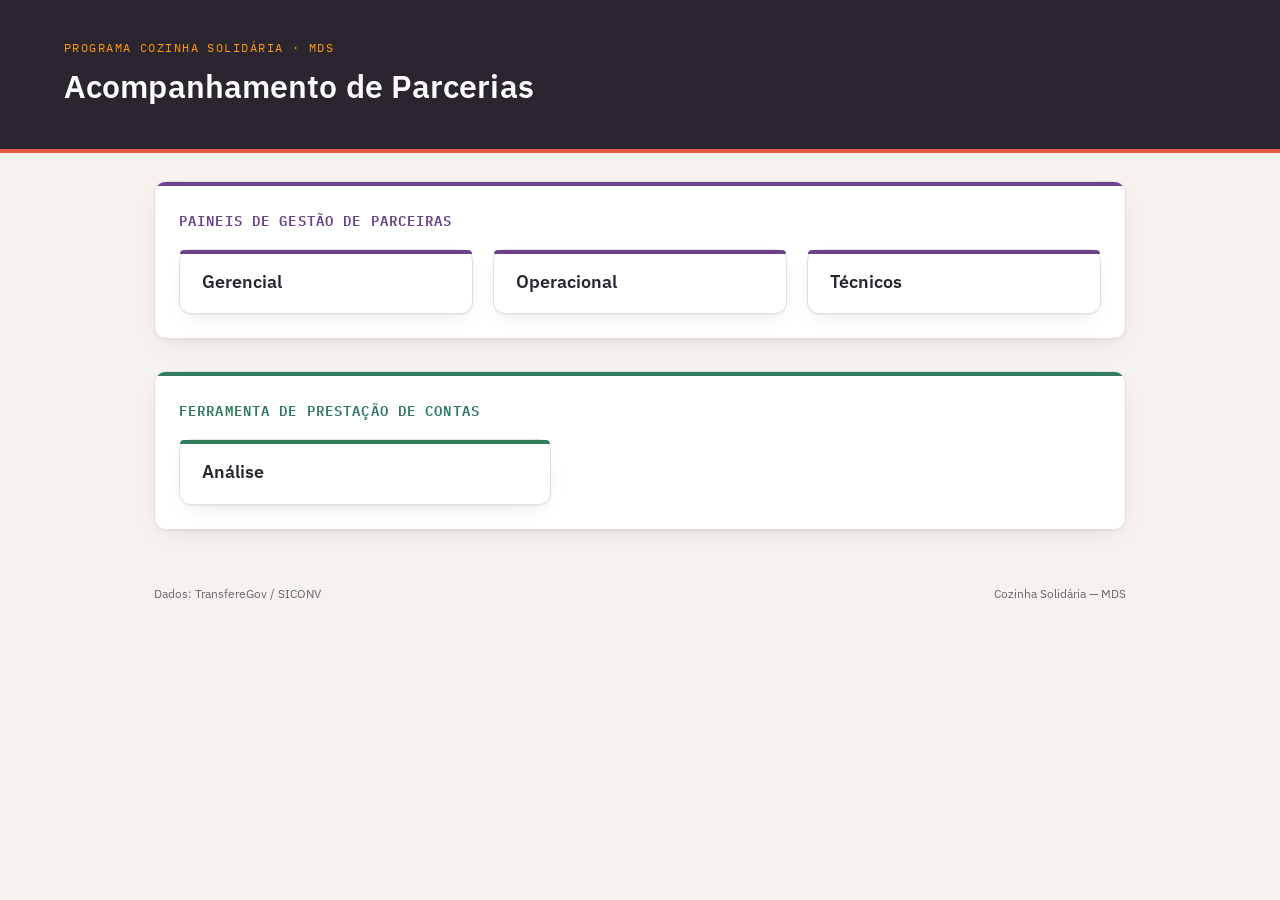
==== index.html @ d8e12a0f "ajustes pagina inicial" ====
<!DOCTYPE html>
<html lang="pt-BR">
<head>
<meta charset="UTF-8">
<meta name="viewport" content="width=device-width, initial-scale=1.0">
<title>Cozinha Solidária — Acompanhamento de Parcerias</title>

<link rel="preconnect" href="https://fonts.googleapis.com">
<link rel="preconnect" href="https://fonts.gstatic.com" crossorigin>
<link href="https://fonts.googleapis.com/css2?family=IBM+Plex+Sans:wght@400;500;600;700&family=IBM+Plex+Mono:wght@500;600&display=swap" rel="stylesheet">
<link rel="stylesheet" href="styles.css">

<style>
  header.topo.topo--landing {
    position: sticky;
    top: 0;
    z-index: 100;
  }

  /* ---------- hub: seções ---------- */
  main.hub{
    max-width:1100px; margin:0 auto;
    padding: 28px clamp(20px,6vw,64px) 56px;
    display:flex; flex-direction:column; gap:32px;
  }

  .secao{
    --cor-secao: var(--laranja);
    background: var(--papel-carta);
    border:1px solid var(--linha);
    border-radius:12px;
    box-shadow: var(--sombra);
    overflow:hidden;
  }
  .secao::before{
    content:"";
    display:block; height:4px;
    background: var(--cor-secao);
  }

  .secao-cabecalho{
    padding: 22px 24px 0;
  }
  .secao .rotulo-secao{
    font-family:"IBM Plex Mono"; font-size:14px; text-transform:uppercase; letter-spacing:.08em;
    color: var(--cor-secao);
    font-weight:600;
  }

  .secao-cards{
    padding: 18px 24px 24px;
    display:grid; gap:20px;
  }
  .secao-cards--3{ grid-template-columns: repeat(3, 1fr); }
  .secao-cards--1{
    grid-template-columns: 1fr;
    max-width:420px;
  }
  @media (max-width: 880px){
    .secao-cards--3{ grid-template-columns:1fr; }
    .secao-cards--1{ max-width:none; }
  }

  /* ---------- cards (portas) ---------- */
  .porta{
    --cor-porta: var(--cor-secao);
    background: var(--papel-carta);
    border:1px solid var(--linha);
    border-radius:12px;
    box-shadow: var(--sombra);
    padding: 20px 22px;
    display:flex; flex-direction:column;
    text-decoration:none; color:inherit;
    position:relative;
    transition: transform .15s ease, box-shadow .15s ease;
  }
  .porta:hover{ transform: translateY(-3px); box-shadow: 0 1px 2px rgba(43,37,48,.08), 0 20px 36px -16px rgba(43,37,48,.28); }
  .porta::before{
    content:"";
    position:absolute; top:0; left:0; right:0; height:4px;
    border-radius:12px 12px 0 0;
    background: var(--cor-porta);
  }

  .porta h2{ margin:0; font-size:18px; font-weight:600; line-height:1.3; }
</style>
</head>
<body>

<header class="topo topo--landing">
  <span class="eyebrow">Programa Cozinha Solidária · MDS</span>
  <h1>Acompanhamento de Parcerias</h1>
</header>

<main class="hub">

  <!-- PAINÉIS DE GESTÃO DE PARCEIRAS -->
  <section class="secao" style="--cor-secao:#69438c">
    <div class="secao-cabecalho">
      <span class="rotulo-secao">Paineis de Gestão de Parceiras</span>
    </div>
    <div class="secao-cards secao-cards--3">

      <a class="porta" href="gerencial.html">
        <h2>Gerencial</h2>
      </a>

      <a class="porta" href="parcerias.html">
        <h2>Operacional</h2>
      </a>

      <a class="porta" href="tecnicos.html">
        <h2>Técnicos</h2>
      </a>

    </div>
  </section>

  <!-- FERRAMENTA DE PRESTAÇÃO DE CONTAS -->
  <section class="secao" style="--cor-secao:#317c5d">
    <div class="secao-cabecalho">
      <span class="rotulo-secao">Ferramenta de Prestação de Contas</span>
    </div>
    <div class="secao-cards secao-cards--1">

      <a class="porta" href="operacional.html">
        <h2>Análise</h2>
      </a>

    </div>
  </section>

</main>

<footer class="rodape-pagina">
  <span>Dados: TransfereGov / SICONV</span>
  <span>Cozinha Solidária — MDS</span>
</footer>

</body>
</html>
---- styles.css ----
/* =====================================================================
   Cozinha Solidária — Design A (sistema compartilhado)
   ===================================================================== */

/* ---------- tokens ---------- */
:root {
  --laranja: #e45946;
  --roxo: #69438c;
  --amarelo: #ff9c00;
  --verde: #317c5d;
  --branco: #fffeff;
  --tinta: #2b2530;
  --tinta-suave: #6b6470;
  --papel: #f6f3ef;
  --papel-carta: #ffffff;
  --linha: #e4dfd8;
  --sombra: 0 1px 2px rgba(43, 37, 48, .06), 0 8px 24px -12px rgba(43, 37, 48, .18);
}

/* ---------- reset & tipografia ---------- */
* { box-sizing: border-box; }

html, body {
  margin: 0;
  padding: 0;
  background: var(--papel);
  color: var(--tinta);
  font-family: "IBM Plex Sans", system-ui, sans-serif;
  -webkit-font-smoothing: antialiased;
}

.mono { font-family: "IBM Plex Mono", ui-monospace, monospace; }

/* ---------- header / topo ---------- */
header.topo {
  background: var(--tinta);
  color: var(--branco);
  padding: 22px clamp(16px, 4vw, 40px);
  border-bottom: 4px solid var(--laranja);
}

header.topo .eyebrow {
  font-family: "IBM Plex Mono";
  font-size: 12px;
  letter-spacing: .12em;
  text-transform: uppercase;
  color: var(--amarelo);
  margin: 0 0 10px;
  display: block;
}

header.topo h1 {
  margin: 0;
  font-size: 20px;
  font-weight: 600;
  letter-spacing: .2px;
}

header.topo p {
  margin: 8px 0 0;
  max-width: 640px;
  color: #c9c2d4;
  font-size: 14px;
  line-height: 1.6;
}

header.topo .titulo {
  display: flex;
  align-items: baseline;
  gap: 12px;
  flex-wrap: wrap;
}

header.topo .subtitulo {
  font-size: 13px;
  color: #c9c2d4;
  font-weight: 400;
}

header.topo .status-atualizacao {
  font-size: 12px;
  color: #c9c2d4;
  display: flex;
  align-items: center;
  gap: 8px;
}

header.topo .ponto {
  width: 7px;
  height: 7px;
  border-radius: 50%;
  background: var(--verde);
  box-shadow: 0 0 0 3px rgba(49, 124, 93, .25);
}

header.topo .ponto.erro {
  background: var(--laranja);
  box-shadow: 0 0 0 3px rgba(228, 89, 70, .25);
}

header.topo--landing {
  padding: 40px clamp(20px, 6vw, 64px) 34px;
}

header.topo--landing h1 {
  margin: 0 0 8px;
  font-size: clamp(24px, 3.4vw, 32px);
  letter-spacing: .1px;
}

header.topo--landing p {
  margin: 0;
  font-size: 14.5px;
}

header.topo--toolbar {
  display: flex;
  align-items: baseline;
  justify-content: space-between;
  gap: 16px;
  flex-wrap: wrap;
}

header.topo .topo-principal {
  display: flex;
  flex-direction: column;
  gap: 6px;
}

header.topo .voltar-inicio {
  display: inline-flex;
  align-items: center;
  gap: 6px;
  font-size: 12px;
  font-weight: 500;
  color: #c9c2d4;
  text-decoration: none;
  transition: color .15s ease;
}

header.topo .voltar-inicio:hover { color: var(--branco); }

header.topo .voltar-inicio svg {
  flex: none;
  opacity: .85;
}

header.topo .filters {
  display: flex;
  gap: 10px;
  margin-top: 20px;
  flex-wrap: wrap;
  position: relative;
}

header.topo .chip {
  background: rgba(255, 255, 255, .12);
  border: 1px solid rgba(255, 255, 255, .28);
  color: var(--branco);
  padding: 7px 16px;
  border-radius: 999px;
  font-size: 13px;
  font-weight: 600;
  cursor: pointer;
  transition: .15s;
}

header.topo .chip:hover { background: rgba(255, 255, 255, .22); }

header.topo .chip.active {
  background: var(--branco);
  color: var(--tinta);
  border-color: var(--branco);
}

/* ---------- cards ---------- */
.cartao,
.card {
  background: var(--papel-carta);
  border: 1px solid var(--linha);
  border-radius: 10px;
  box-shadow: var(--sombra);
}

.cartao {
  padding: 18px 18px 8px;
}

.card {
  padding: 20px 22px;
}

.cartao h2 {
  font-size: 13px;
  text-transform: uppercase;
  letter-spacing: .08em;
  font-weight: 600;
  color: var(--tinta-suave);
  margin: 0 0 14px;
  display: flex;
  align-items: center;
  gap: 8px;
}

.cartao h2::before {
  content: "";
  width: 3px;
  height: 14px;
  background: var(--laranja);
  border-radius: 2px;
  display: inline-block;
}

.card-title {
  display: flex;
  align-items: center;
  justify-content: space-between;
  margin-bottom: 4px;
}

.card-title h3 {
  font-size: 14px;
  margin: 0;
  font-weight: 600;
  text-transform: uppercase;
  letter-spacing: .04em;
  color: var(--tinta);
}

.card-title h3 span {
  display: block;
  text-transform: none;
  letter-spacing: 0;
  font-weight: 500;
  font-size: 12px;
  color: var(--tinta-suave);
  margin-top: 2px;
}

.agg-toggle {
  font-size: 11px;
  font-weight: 600;
  color: var(--verde);
  background: var(--papel);
  border: 1px solid var(--linha);
  padding: 4px 10px;
  border-radius: 999px;
  cursor: pointer;
  white-space: nowrap;
}

.agg-toggle:hover { background: #f0ebe4; }

.legenda-faixas {
  display: flex;
  flex-direction: column;
  gap: 6px;
  margin-top: 10px;
  padding-top: 10px;
  border-top: 1px dashed var(--linha);
}

.legenda-faixas .item {
  display: flex;
  align-items: center;
  gap: 8px;
  font-size: 12px;
  color: var(--tinta-suave);
}

.legenda-faixas .quadrado {
  width: 10px;
  height: 10px;
  border-radius: 2px;
  flex: none;
}

/* ---------- KPI ---------- */
.kpi-linha {
  display: flex;
  gap: 10px;
  margin-bottom: 4px;
}

.kpi {
  flex: 1;
  text-align: center;
  padding: 10px 4px 12px;
  border-radius: 8px;
  background: var(--papel);
}

.kpi .valor {
  font-family: "IBM Plex Mono";
  font-size: 22px;
  font-weight: 600;
}

.kpi .rotulo {
  font-size: 10.5px;
  color: var(--tinta-suave);
  margin-top: 2px;
}

/* ---------- tabelas ---------- */
.cartao-tabela {
  background: var(--papel-carta);
  border: 1px solid var(--linha);
  border-radius: 10px;
  box-shadow: var(--sombra);
  overflow: hidden;
}

.cartao-tabela .cabecalho-tabela {
  padding: 16px 20px 12px;
  display: flex;
  align-items: center;
  justify-content: space-between;
  gap: 12px;
  flex-wrap: wrap;
  border-bottom: 1px solid var(--linha);
}

.cabecalho-tabela h2 {
  margin: 0;
  font-size: 14px;
  font-weight: 600;
}

.campo-busca {
  display: flex;
  align-items: center;
  gap: 8px;
  background: var(--papel);
  border: 1px solid var(--linha);
  border-radius: 7px;
  padding: 6px 10px;
}

.campo-busca input {
  border: none;
  background: transparent;
  outline: none;
  font-family: "IBM Plex Sans";
  font-size: 13px;
  width: 200px;
  color: var(--tinta);
}

.campo-busca svg { flex: none; opacity: .5; }

.ordenar-por { font-size: 11.5px; color: var(--tinta-suave); }

.container-tabela { overflow-x: auto; }

table.parcerias {
  width: 100%;
  border-collapse: collapse;
  font-size: 13px;
  min-width: 920px;
}

table.parcerias thead th {
  text-align: left;
  font-size: 11px;
  text-transform: uppercase;
  letter-spacing: .06em;
  color: var(--tinta-suave);
  font-weight: 600;
  padding: 10px 14px;
  background: var(--papel);
  border-bottom: 1px solid var(--linha);
  white-space: nowrap;
  cursor: pointer;
  user-select: none;
}

table.parcerias thead th:hover { color: var(--tinta); }

table.parcerias thead th .seta {
  opacity: .4;
  margin-left: 4px;
  font-size: 10px;
}

table.parcerias thead th.ativo .seta {
  opacity: 1;
  color: var(--laranja);
}

table.parcerias tbody td {
  padding: 11px 14px;
  border-bottom: 1px solid var(--linha);
  vertical-align: middle;
}

table.parcerias tbody tr:hover { background: #fbf9f6; }

table.parcerias tbody tr:last-child td { border-bottom: none; }

.celula-proponente { display: flex; flex-direction: column; gap: 2px; }

.celula-proponente .nome { font-weight: 500; }

.celula-proponente .modalidade {
  font-size: 11px;
  color: var(--tinta-suave);
}

.link-transferegov {
  display: inline-flex;
  align-items: center;
  gap: 5px;
  font-family: "IBM Plex Mono";
  font-size: 12px;
  color: var(--roxo);
  text-decoration: none;
  border-bottom: 1px dotted var(--roxo);
}

.link-transferegov:hover {
  color: var(--laranja);
  border-color: var(--laranja);
}

.barra-percentual {
  display: flex;
  align-items: center;
  gap: 8px;
}

.barra-percentual .trilho {
  flex: 1;
  height: 6px;
  border-radius: 4px;
  background: var(--linha);
  overflow: hidden;
}

.barra-percentual .preenchimento {
  height: 100%;
  border-radius: 4px;
}

.barra-percentual .texto {
  font-family: "IBM Plex Mono";
  font-size: 12px;
  width: 38px;
  text-align: right;
  flex: none;
}

.badge-situacao {
  display: inline-block;
  font-size: 11px;
  padding: 3px 9px;
  border-radius: 20px;
  background: var(--papel);
  color: var(--tinta-suave);
  border: 1px solid var(--linha);
  white-space: nowrap;
}

.carimbo {
  display: inline-flex;
  align-items: center;
  justify-content: center;
  font-family: "IBM Plex Mono";
  font-weight: 600;
  font-size: 10.5px;
  letter-spacing: .04em;
  padding: 3px 9px 4px;
  border-radius: 4px;
  border: 1.5px solid currentColor;
  transform: rotate(-2deg);
  white-space: nowrap;
}

.carimbo .dias { margin-left: 6px; font-weight: 700; }

.carimbo.urgente { color: var(--laranja); }

.carimbo.alerta { color: var(--amarelo); }

.carimbo.normal { color: var(--verde); }

.cartao-tabela .rodape {
  padding: 14px 20px;
  font-size: 11.5px;
  color: var(--tinta-suave);
  display: flex;
  justify-content: space-between;
  gap: 10px;
  flex-wrap: wrap;
  border-top: 1px solid var(--linha);
}

.vazio, .carregando, .erro {
  padding: 40px 20px;
  text-align: center;
  color: var(--tinta-suave);
  font-size: 13px;
}

.erro { color: var(--laranja); }

/* ---------- dashboard (gerencial) ---------- */
.col-tipo .stat-block {
  text-align: center;
  padding: 6px 0 18px;
}

.col-tipo .stat-block h4 {
  font-size: 12px;
  text-transform: uppercase;
  letter-spacing: .05em;
  color: var(--tinta-suave);
  font-weight: 600;
  margin: 0 0 8px;
}

.legend {
  display: flex;
  justify-content: center;
  gap: 14px;
  margin-top: 6px;
  flex-wrap: wrap;
}

.legend-item {
  display: flex;
  align-items: center;
  gap: 6px;
  font-size: 12px;
  color: var(--tinta-suave);
}

.legend-dot {
  width: 9px;
  height: 9px;
  border-radius: 50%;
  display: inline-block;
}

.avg-list {
  list-style: none;
  margin: 0;
  padding: 0;
}

.avg-list li {
  display: flex;
  justify-content: space-between;
  align-items: center;
  padding: 11px 0;
  border-top: 1px solid var(--linha);
  font-size: 13px;
}

.avg-list li:first-child { border-top: none; }

.avg-list .cat {
  display: flex;
  align-items: center;
  gap: 8px;
  font-weight: 600;
}

.avg-list .dot {
  width: 9px;
  height: 9px;
  border-radius: 50%;
}

.avg-list .val {
  font-family: "IBM Plex Mono";
  font-weight: 600;
}

.status-banner {
  max-width: 600px;
  margin: 0 auto 8px;
  padding: 10px 16px;
  text-align: center;
  font-size: 12px;
  border-radius: 10px;
  background: #fff8e6;
  border: 1px solid #ffe6a8;
  color: #7a5900;
}

.status-banner.ok { display: none; }

.status-banner.error {
  background: #fdeceb;
  border-color: #f6c4c0;
  color: #8a2620;
}

/* ---------- rodapé ---------- */
footer {
  font-size: 11.5px;
  color: var(--tinta-suave);
}

footer.rodape-pagina {
  max-width: 1100px;
  margin: 0 auto;
  padding: 0 clamp(20px, 6vw, 64px) 40px;
  display: flex;
  justify-content: space-between;
  gap: 12px;
  flex-wrap: wrap;
}

footer.rodape-central {
  text-align: center;
  padding: 18px;
}
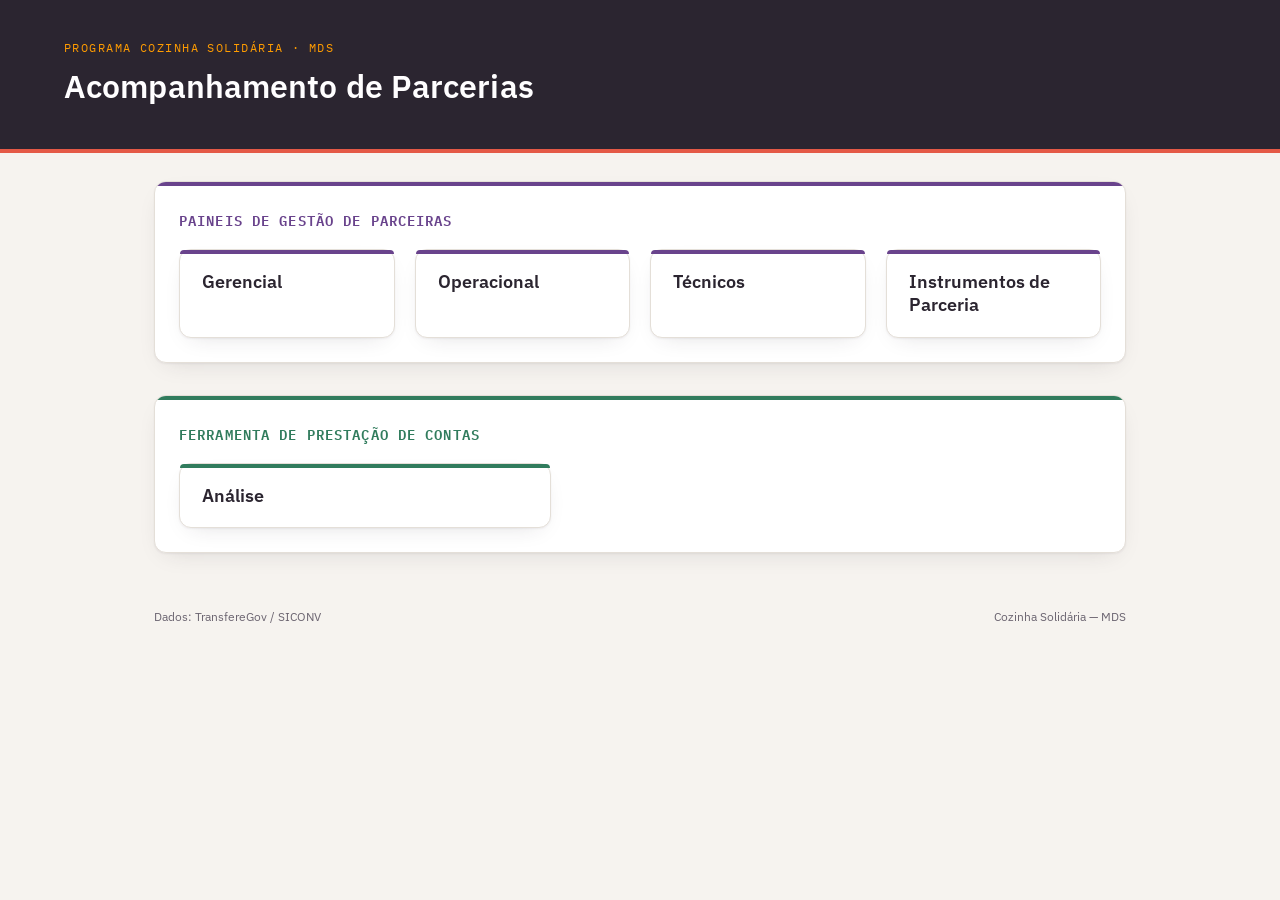
==== commit b85b010c: "feat(frontend): adicionar página Instrumentos de Parceria Cria página de consulta tabular com as 28 " ====
--- a/index.html
+++ b/index.html
@@ -52,12 +52,17 @@
     display:grid; gap:20px;
   }
   .secao-cards--3{ grid-template-columns: repeat(3, 1fr); }
+  .secao-cards--4{ grid-template-columns: repeat(4, 1fr); }
   .secao-cards--1{
     grid-template-columns: 1fr;
     max-width:420px;
   }
+  @media (max-width: 1100px){
+    .secao-cards--4{ grid-template-columns: repeat(2, 1fr); }
+  }
   @media (max-width: 880px){
-    .secao-cards--3{ grid-template-columns:1fr; }
+    .secao-cards--3,
+    .secao-cards--4{ grid-template-columns:1fr; }
     .secao-cards--1{ max-width:none; }
   }
 
@@ -99,7 +104,7 @@
     <div class="secao-cabecalho">
       <span class="rotulo-secao">Paineis de Gestão de Parceiras</span>
     </div>
-    <div class="secao-cards secao-cards--3">
+    <div class="secao-cards secao-cards--4">
 
       <a class="porta" href="gerencial.html">
         <h2>Gerencial</h2>
@@ -111,6 +116,10 @@
 
       <a class="porta" href="tecnicos.html">
         <h2>Técnicos</h2>
+      </a>
+
+      <a class="porta" href="instrumentos-parceria.html">
+        <h2>Instrumentos de Parceria</h2>
       </a>
 
     </div>
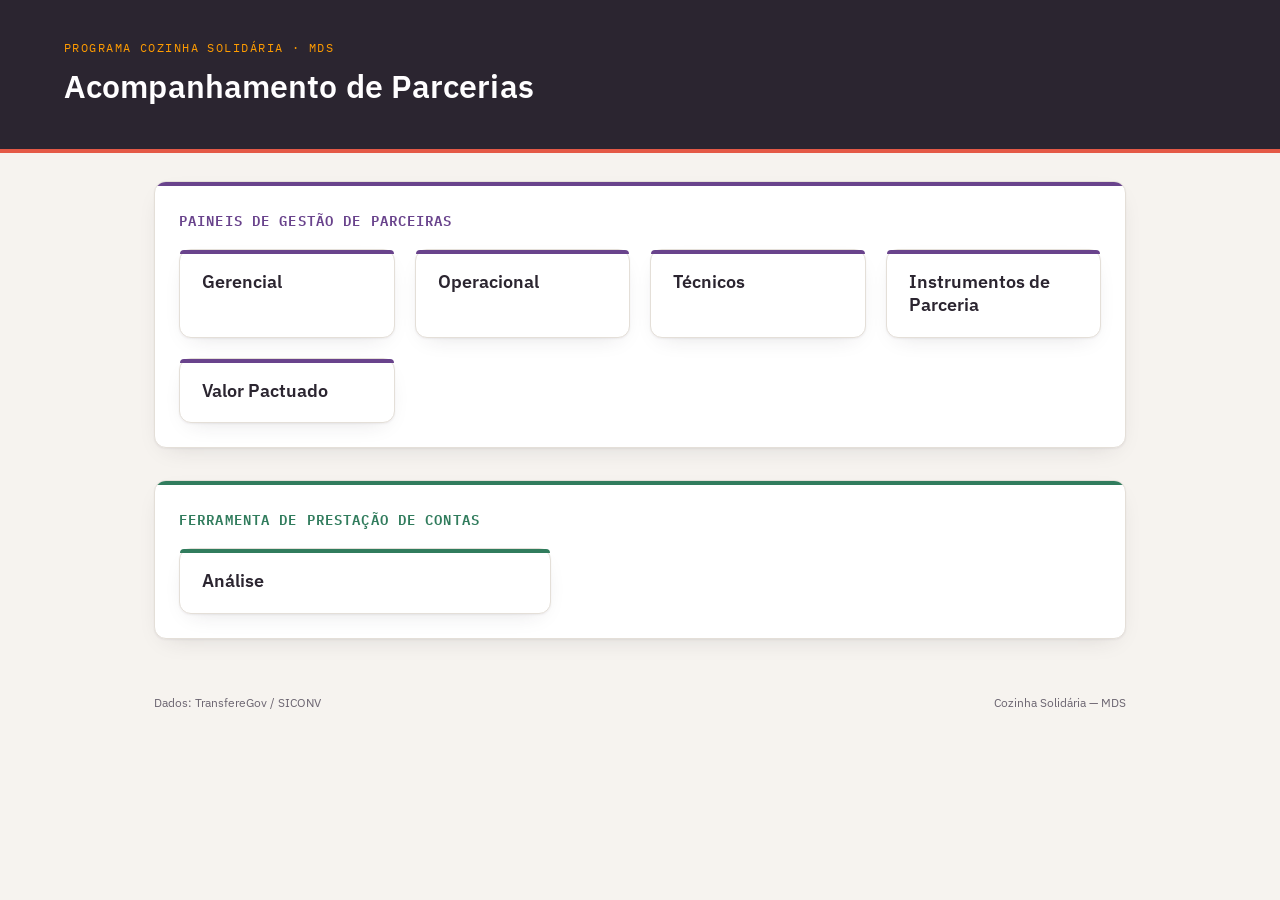
==== commit 0f0ee275: "feat: incluir DL/crono físico no ETL e página Valor Pactuado Amplia o extract com dl, itens_dl e cro" ====
--- a/index.html
+++ b/index.html
@@ -122,6 +122,10 @@
         <h2>Instrumentos de Parceria</h2>
       </a>
 
+      <a class="porta" href="valor-pactuado.html">
+        <h2>Valor Pactuado</h2>
+      </a>
+
     </div>
   </section>
 
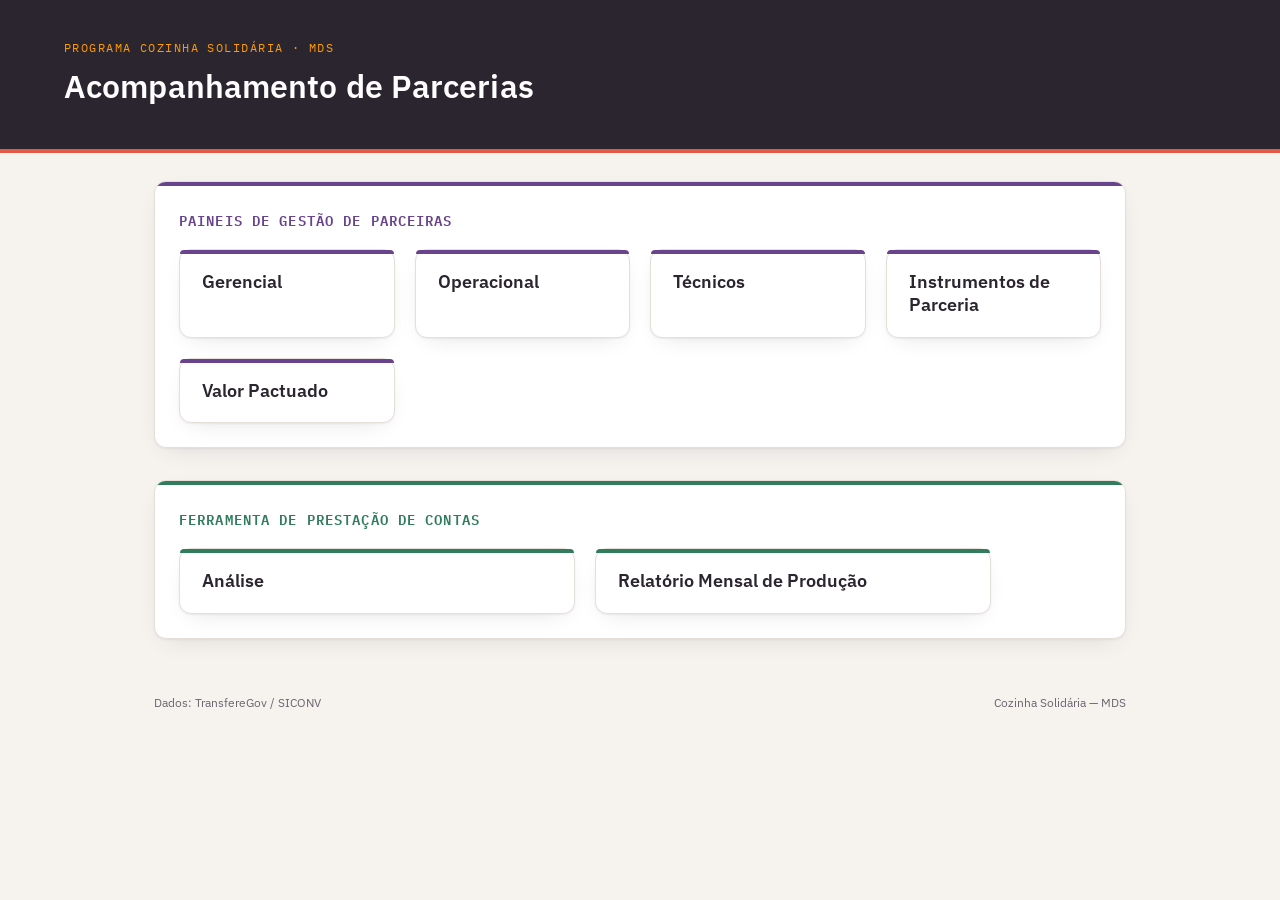
==== commit 1918469f: "feat: Relatório Mensal de Produção e pipeline Fundacentro Adiciona relatorio-mensal.html (Anexo XI) " ====
--- a/index.html
+++ b/index.html
@@ -53,6 +53,10 @@
   }
   .secao-cards--3{ grid-template-columns: repeat(3, 1fr); }
   .secao-cards--4{ grid-template-columns: repeat(4, 1fr); }
+  .secao-cards--2{
+    grid-template-columns: repeat(2, 1fr);
+    max-width:860px;
+  }
   .secao-cards--1{
     grid-template-columns: 1fr;
     max-width:420px;
@@ -61,9 +65,11 @@
     .secao-cards--4{ grid-template-columns: repeat(2, 1fr); }
   }
   @media (max-width: 880px){
+    .secao-cards--2,
     .secao-cards--3,
     .secao-cards--4{ grid-template-columns:1fr; }
-    .secao-cards--1{ max-width:none; }
+    .secao-cards--1,
+    .secao-cards--2{ max-width:none; }
   }
 
   /* ---------- cards (portas) ---------- */
@@ -134,10 +140,14 @@
     <div class="secao-cabecalho">
       <span class="rotulo-secao">Ferramenta de Prestação de Contas</span>
     </div>
-    <div class="secao-cards secao-cards--1">
+    <div class="secao-cards secao-cards--2">
 
       <a class="porta" href="operacional.html">
         <h2>Análise</h2>
+      </a>
+
+      <a class="porta" href="relatorio-mensal.html">
+        <h2>Relatório Mensal de Produção</h2>
       </a>
 
     </div>
--- a/styles.css
+++ b/styles.css
@@ -15,6 +15,10 @@
   --papel-carta: #ffffff;
   --linha: #e4dfd8;
   --sombra: 0 1px 2px rgba(43, 37, 48, .06), 0 8px 24px -12px rgba(43, 37, 48, .18);
+  /* layout dos painéis de tabela */
+  --altura-topo: 72px;
+  --main-pad-top: 20px;
+  --main-pad-bottom: 40px;
 }
 
 /* ---------- reset & tipografia ---------- */
@@ -121,6 +125,13 @@
   flex-wrap: wrap;
 }
 
+/* sticky compartilhado pelos painéis (gerencial, parcerias, técnicos, etc.) */
+header.topo.topo--toolbar {
+  position: sticky;
+  top: 0;
+  z-index: 100;
+}
+
 header.topo .topo-principal {
   display: flex;
   flex-direction: column;
@@ -309,6 +320,9 @@
   border-radius: 10px;
   box-shadow: var(--sombra);
   overflow: hidden;
+  display: flex;
+  flex-direction: column;
+  max-height: calc(100dvh - var(--altura-topo) - var(--main-pad-top) - var(--main-pad-bottom));
 }
 
 .cartao-tabela .cabecalho-tabela {
@@ -351,7 +365,31 @@
 
 .ordenar-por { font-size: 11.5px; color: var(--tinta-suave); }
 
-.container-tabela { overflow-x: auto; }
+/* ---------- painéis de tabela (filtros / sticky / scroll) ---------- */
+.filtros-tabela {
+  display: flex;
+  align-items: center;
+  gap: 8px;
+  flex-wrap: wrap;
+}
+
+.filtro-select {
+  font-family: "IBM Plex Sans";
+  font-size: 13px;
+  color: var(--tinta);
+  background: var(--papel);
+  border: 1px solid var(--linha);
+  border-radius: 7px;
+  padding: 7px 28px 7px 10px;
+  max-width: 220px;
+  cursor: pointer;
+}
+
+.container-tabela {
+  flex: 1 1 auto;
+  min-height: 0;
+  overflow: auto;
+}
 
 table.parcerias {
   width: 100%;
@@ -373,6 +411,14 @@
   white-space: nowrap;
   cursor: pointer;
   user-select: none;
+  position: sticky;
+  top: 0;
+  z-index: 2;
+}
+
+table.parcerias th.num,
+table.parcerias td.num {
+  text-align: right;
 }
 
 table.parcerias thead th:hover { color: var(--tinta); }
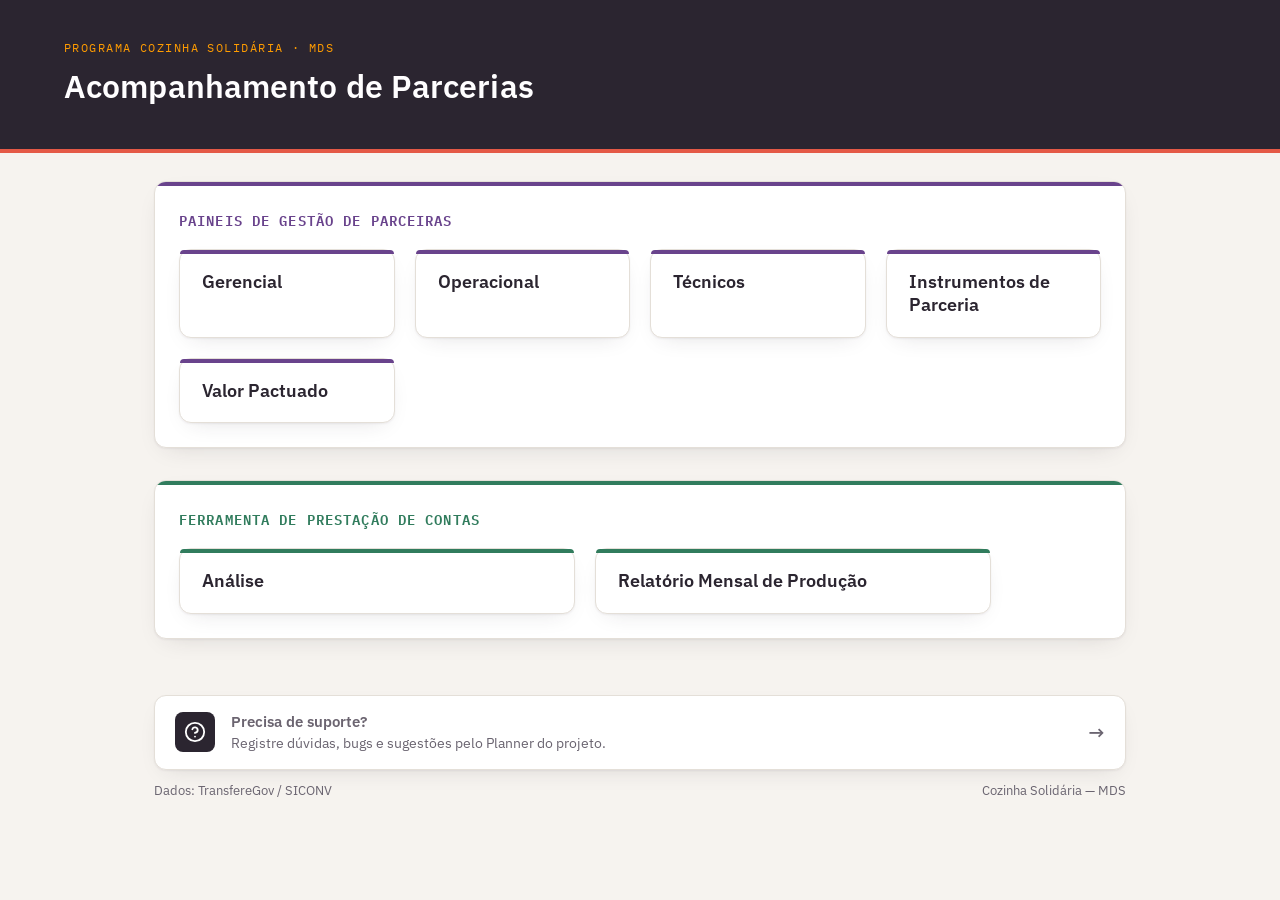
==== commit 97011955: "feat: adicionar página de suporte e link no rodapé do index Co-authored-by: Cursor <cursoragent@curs" ====
--- a/index.html
+++ b/index.html
@@ -94,6 +94,66 @@
   }
 
   .porta h2{ margin:0; font-size:18px; font-weight:600; line-height:1.3; }
+
+  /* ---------- rodapé com bloco de suporte ---------- */
+  .rodape-pagina--com-suporte{
+    display: flex;
+    flex-direction: column;
+    gap: 16px;
+    padding: 24px clamp(20px,6vw,64px);
+  }
+  .bloco-suporte{
+    max-width: 1100px;
+    width: 100%;
+    margin: 0 auto;
+    display: flex;
+    align-items: center;
+    gap: 16px;
+    padding: 16px 20px;
+    background: var(--papel-carta);
+    border: 1px solid var(--linha);
+    border-radius: 12px;
+    box-shadow: var(--sombra);
+    text-decoration: none;
+    color: inherit;
+    transition: transform .15s ease, box-shadow .15s ease;
+  }
+  .bloco-suporte:hover{
+    transform: translateY(-2px);
+    box-shadow: 0 1px 2px rgba(43,37,48,.08), 0 12px 24px -12px rgba(43,37,48,.22);
+  }
+  .bloco-suporte__icone{
+    flex-shrink: 0;
+    width: 40px; height: 40px;
+    border-radius: 8px;
+    background: #2b2530;
+    color: #fff;
+    display: inline-flex; align-items: center; justify-content: center;
+  }
+  .bloco-suporte__icone svg{ width: 22px; height: 22px; }
+  .bloco-suporte__texto{
+    flex: 1;
+    display: flex; flex-direction: column; gap: 2px;
+    line-height: 1.35;
+  }
+  .bloco-suporte__texto strong{ font-weight: 600; font-size: 15px; }
+  .bloco-suporte__texto span{ color: #6a6470; font-size: 14px; }
+  .bloco-suporte__seta{
+    color: #6a6470;
+    font-size: 20px;
+    font-weight: 500;
+  }
+  .rodape-pagina__creditos{
+    max-width: 1100px;
+    width: 100%;
+    margin: 0 auto;
+    display: flex; justify-content: space-between;
+    color: #6a6470; font-size: 13px;
+  }
+  @media (max-width: 640px){
+    .bloco-suporte__seta{ display: none; }
+    .rodape-pagina__creditos{ flex-direction: column; gap: 4px; }
+  }
 </style>
 </head>
 <body>
@@ -155,9 +215,25 @@
 
 </main>
 
-<footer class="rodape-pagina">
-  <span>Dados: TransfereGov / SICONV</span>
-  <span>Cozinha Solidária — MDS</span>
+<footer class="rodape-pagina rodape-pagina--com-suporte">
+  <a class="bloco-suporte" href="suporte.html" aria-label="Ir para a página de suporte">
+    <span class="bloco-suporte__icone" aria-hidden="true">
+      <svg viewBox="0 0 24 24" fill="none" stroke="currentColor" stroke-width="2" stroke-linecap="round" stroke-linejoin="round">
+        <circle cx="12" cy="12" r="10"/>
+        <path d="M9.09 9a3 3 0 0 1 5.83 1c0 2-3 3-3 3"/>
+        <line x1="12" y1="17" x2="12.01" y2="17"/>
+      </svg>
+    </span>
+    <span class="bloco-suporte__texto">
+      <strong>Precisa de suporte?</strong>
+      <span>Registre dúvidas, bugs e sugestões pelo Planner do projeto.</span>
+    </span>
+    <span class="bloco-suporte__seta" aria-hidden="true">→</span>
+  </a>
+  <div class="rodape-pagina__creditos">
+    <span>Dados: TransfereGov / SICONV</span>
+    <span>Cozinha Solidária — MDS</span>
+  </div>
 </footer>
 
 </body>
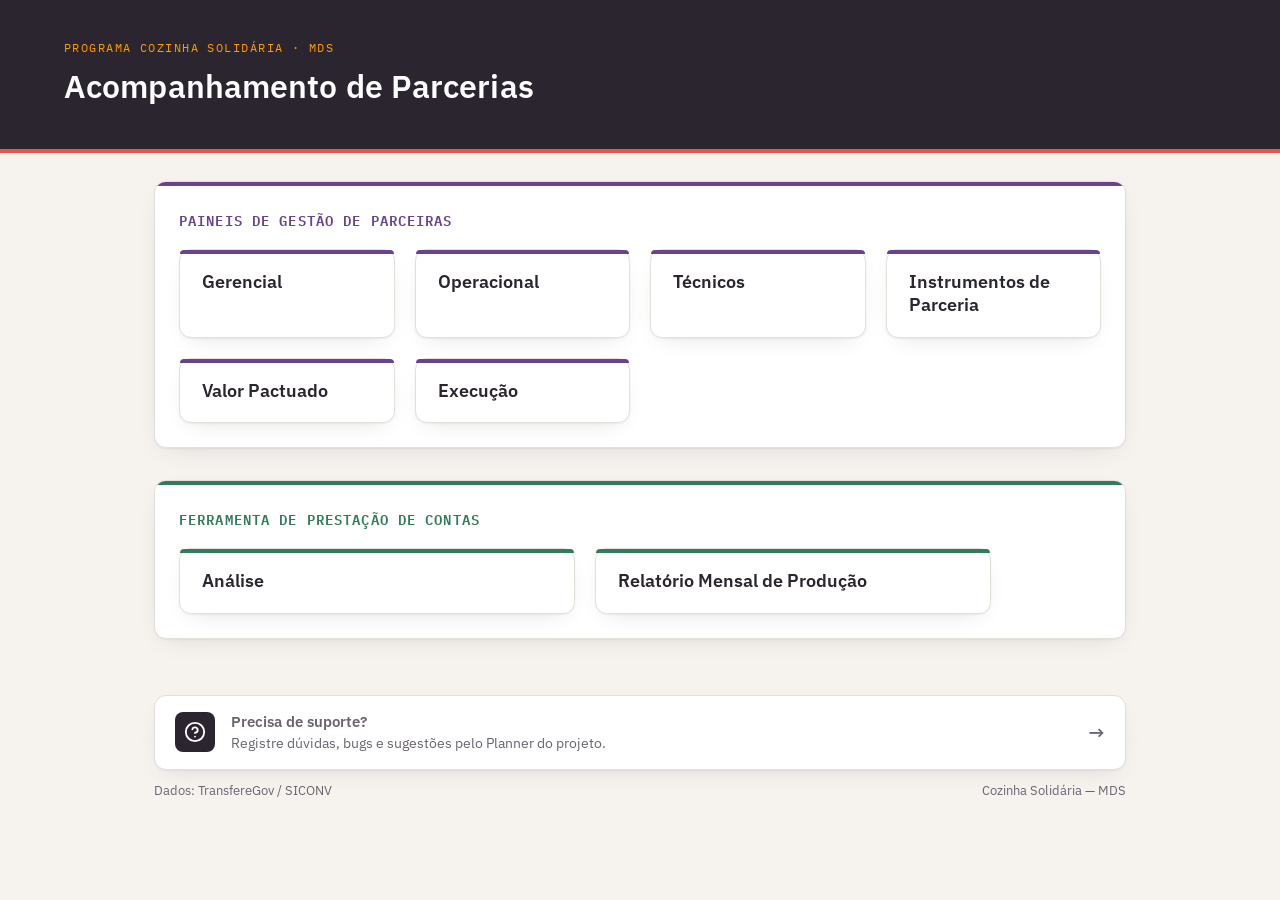
==== commit 8fcb7f45: "Adiciona painel de Execução a partir da view_pagamento. Co-authored-by: Cursor <cursoragent@cursor.c" ====
--- a/index.html
+++ b/index.html
@@ -190,6 +190,10 @@
 
       <a class="porta" href="valor-pactuado.html">
         <h2>Valor Pactuado</h2>
+      </a>
+
+      <a class="porta" href="execucao.html">
+        <h2>Execução</h2>
       </a>
 
     </div>
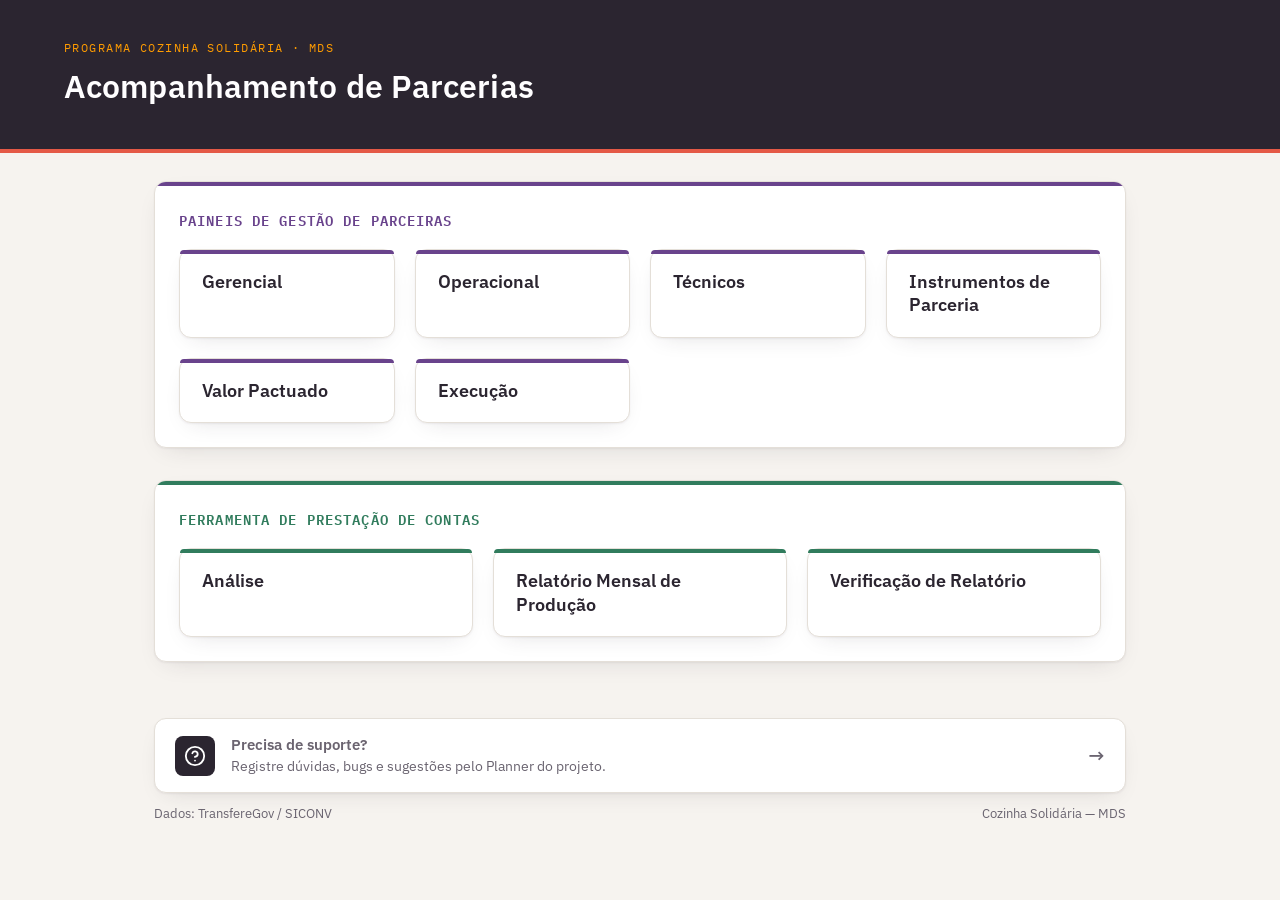
==== commit cdb92fe7: "Adiciona painel de conferência do relatório mensal por hash. Permite à Coordenação validar o layout " ====
--- a/index.html
+++ b/index.html
@@ -204,7 +204,7 @@
     <div class="secao-cabecalho">
       <span class="rotulo-secao">Ferramenta de Prestação de Contas</span>
     </div>
-    <div class="secao-cards secao-cards--2">
+    <div class="secao-cards secao-cards--3">
 
       <a class="porta" href="operacional.html">
         <h2>Análise</h2>
@@ -212,6 +212,10 @@
 
       <a class="porta" href="relatorio-mensal.html">
         <h2>Relatório Mensal de Produção</h2>
+      </a>
+
+      <a class="porta" href="verificacao-relatorio.html">
+        <h2>Verificação de Relatório</h2>
       </a>
 
     </div>
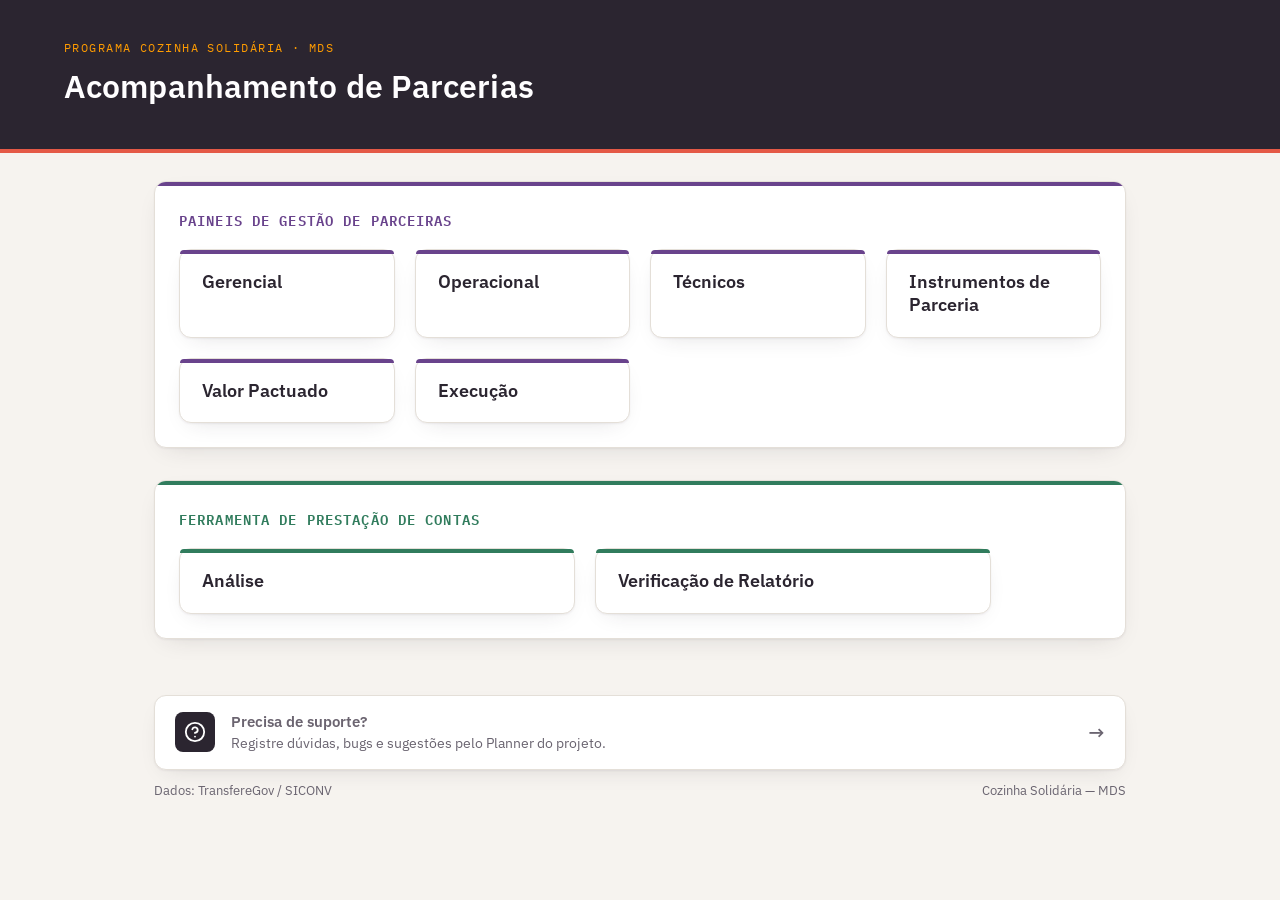
==== commit 40842732: "Remove o Relatório Mensal de Produção da home e do site. A página deixou de ser necessária; a entrad" ====
--- a/index.html
+++ b/index.html
@@ -204,14 +204,10 @@
     <div class="secao-cabecalho">
       <span class="rotulo-secao">Ferramenta de Prestação de Contas</span>
     </div>
-    <div class="secao-cards secao-cards--3">
+    <div class="secao-cards secao-cards--2">
 
       <a class="porta" href="operacional.html">
         <h2>Análise</h2>
-      </a>
-
-      <a class="porta" href="relatorio-mensal.html">
-        <h2>Relatório Mensal de Produção</h2>
       </a>
 
       <a class="porta" href="verificacao-relatorio.html">
